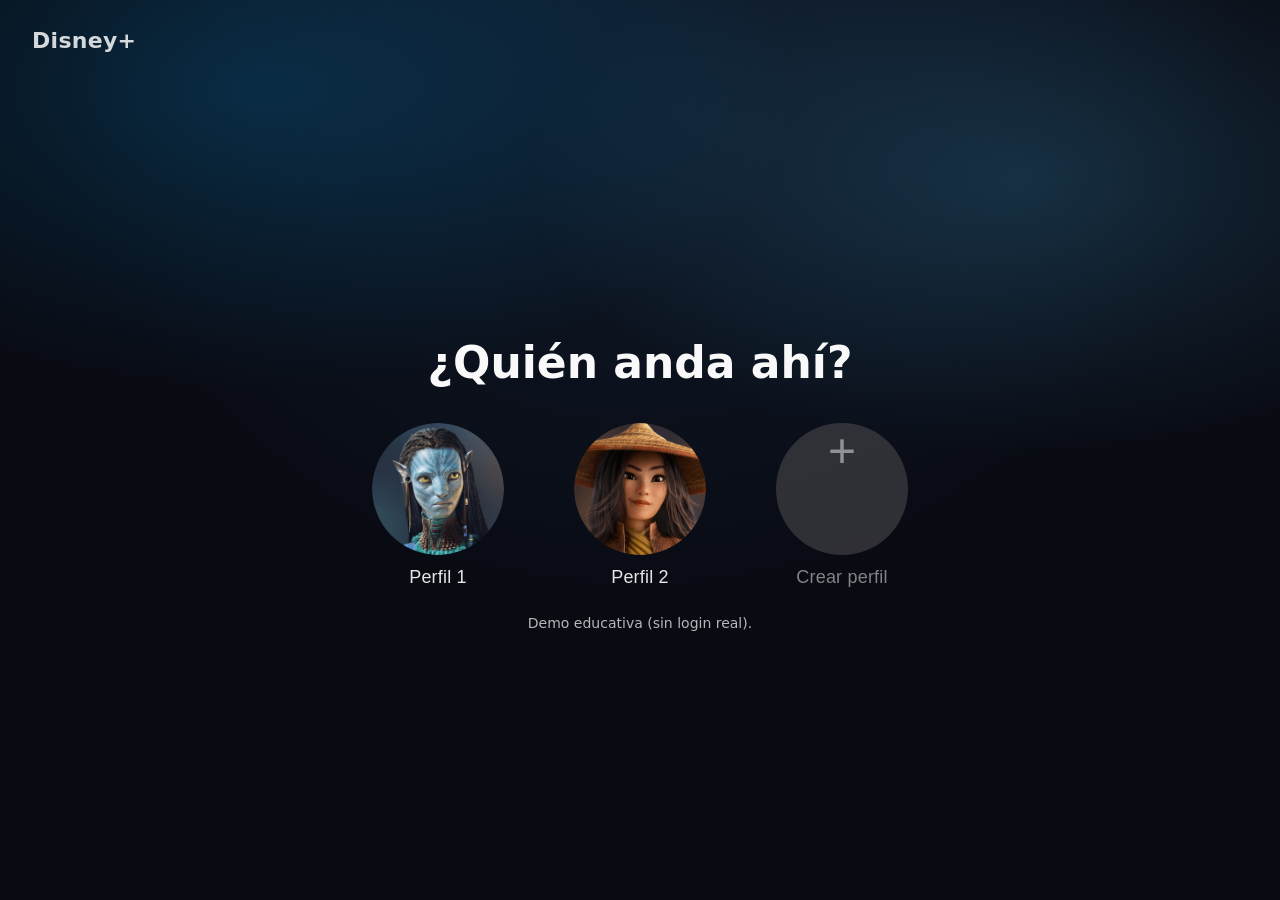
==== index.html @ 46c43b19 "Feat: Add initial HTML structure for profile selection page" ====
<!DOCTYPE html>
<html lang="es">
<head>
    <meta charset="UTF-8">
    <meta name="viewport" content="width=device-width, initial-scale=1.0">
    <title>Seleccionar perfil | Disney+ </title>
    <link rel="icon" href="./img/favicon.ico" type="image/x-icon">
    <link rel="stylesheet" href="./css/styles.css">
</head>
<body class="profiles-page">
    <header class="profiles-header">
        <div class="dplus-mark">
            <span class="dplus">Disney+</span>
        </div>
    </header>

    <main class="profiles-main">
        <h1 class="profiles-title">¿Quién anda ahí?</h1>
        <section class="profiles-grid">
            <button class="profiles-card" type="button">
                <img src="./img/profiles/profile11.png" alt="Perfil 1">
                <span>Perfil 1</span>
            </button>

            <button class="profiles-card" type="button">
                <img src="./img/profiles/profile22.png" alt="Perfil 2">
                <span>Perfil 2</span>
            </button>

            <button class="profiles-card add-profile" type="button">
                <div class="add-circle">+</div>
                <span>Crear perfil</span>
            </button>

        </section>
        <p class="profiles-hint">Demo educativa (sin login real).</p>
    </main>

</body>
</html>
---- css/styles.css ----
:root{
    --bg: #16161B;
    --panel: rgba(10,14,24,.72);
    --panelSolid: #0f1c2d;
    --text: #f9f9f9;
    --muted: rgba(249,249,249,.72);
    --accent: #00a8ff;
    --accent2: #4cc2ff;
    --shadow: 0 16px 50px rgba(0,0,0,.45);
    --radius: 14px;
}

*{ box-sizing: border-box; }
html, body{ height: 100%; }

body{
    margin: 0;
    background: var(--bg);
    color: var(--text);
    font-family: system-ui, -apple-system, Segoe UI, Roboto, Arial, sans-serif;
}

/* ===== Profiles ===== */
.profiles-page{
    min-height: 100vh; /* 100% de la altura de la ventana */
    background: 
        radial-gradient(900px 500px at 20% 10%, rgba(0, 168, 255, .18), transparent 60%),
        radial-gradient(900px 500px at 80% 20%, rgba(76, 194, 255, .18), transparent 55%),
        radial-gradient(circle at top, #0f1c2d, #090b13 55%);
    display: flex;
    flex-direction: column;
}

.profiles-header{
    padding: 28px 32px;
}

.dplus-mark{
    font-weight: 700;
    letter-spacing: .3px;
    font-size: 22px;
}

.dplus{
    opacity: .85;
}

.profiles-main{
    flex: 1; /* Ocupa el espacio restante */
    display: flex;
    flex-direction: column;
    align-items: center;
    justify-content: center;
    padding: 24px;
}

.profiles-title{
    font-size: clamp(26px, 4vw, 44px); /* Ajusta el tamaño de la fuente entre 26px y 44px según el ancho de la pantalla */
    margin: 0 0 34px;
    font-weight: 700;
}

.profiles-grid{
    display: flex;
    gap: 34px;
    flex-wrap: wrap;
    justify-content: center;
}

.profiles-card{
    width: 168px;
    background: transparent;
    border: 0;
    color: var(--text);
    cursor: pointer;
    display: flex;
    flex-direction: column;
    align-items: center;
    gap: 12px;
    transition: transform .22s ease;
}

.profiles-card img{
    width: 132px;
    height: 132px;
    object-fit: cover;
    border-radius: 999px;
    transition: transform .3s ease, box-shadow .3s ease, border-color .3s ease;
}

.profiles-card span{
    opacity: .92;
    letter-spacing: .2px;
    font-size: 18px;
}

.profiles-card:hover{
    transform: translateY(-3px);
}

.profiles-card:hover img{
    transform: scale(1.05);
    border: 3px solid rgb(255, 255, 255);
}

.add-profile{
    cursor: not-allowed;
    opacity: .55;
}

.add-circle{
    width: 132px;
    height: 132px;
    border-radius: 999px;
    font-size: 48px;
    background: #4E4E51;
    place-items: center;
    color: rgb(255, 255, 255);
}

.profiles-hint{
    margin-top: 26px;
    color: var(--muted);
    font-size: 14px;
}
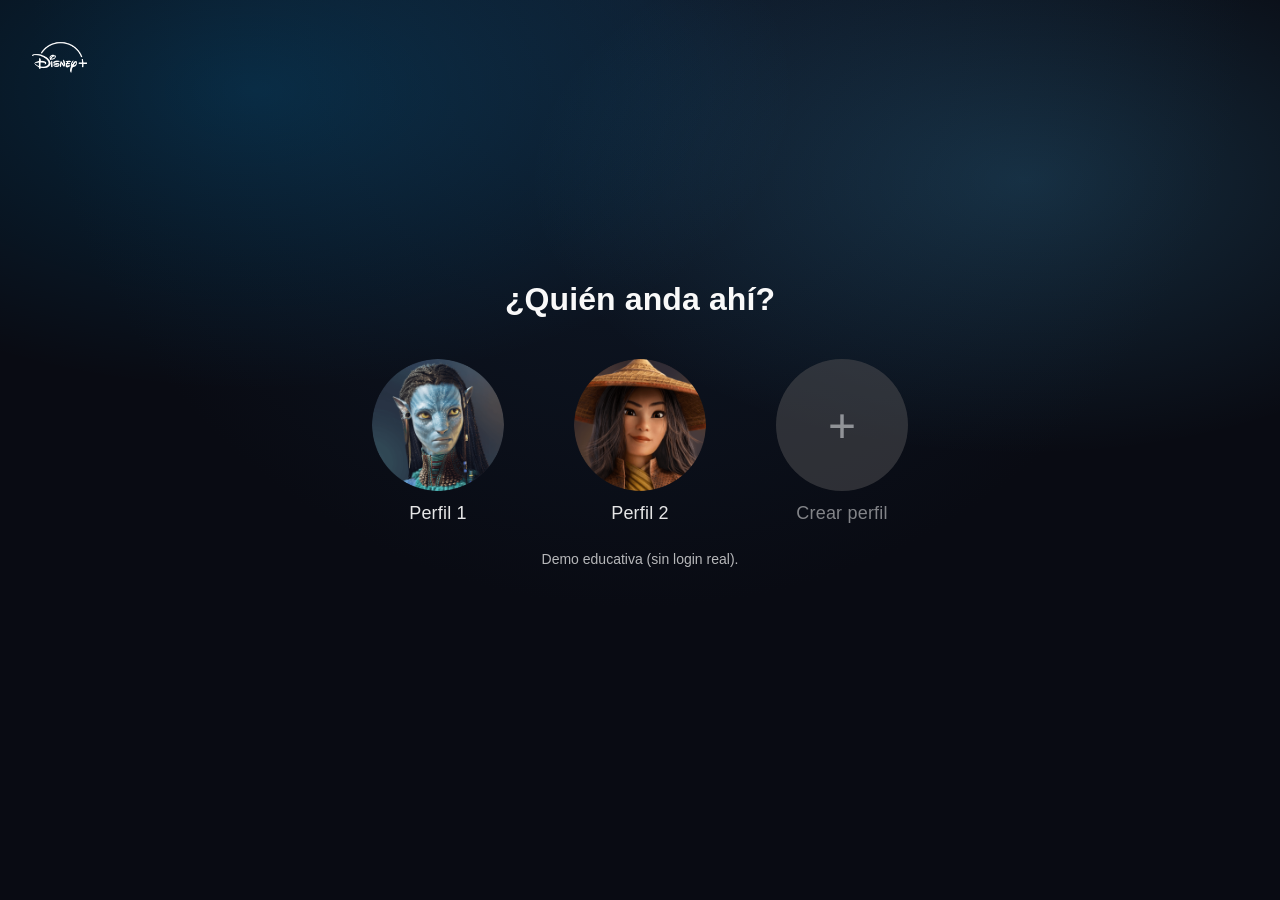
==== commit 50759a39: "Feat: Se agrega home.html y se modifico los styles de add-circle" ====
--- a/index.html
+++ b/index.html
@@ -4,13 +4,13 @@
     <meta charset="UTF-8">
     <meta name="viewport" content="width=device-width, initial-scale=1.0">
     <title>Seleccionar perfil | Disney+ </title>
-    <link rel="icon" href="./img/favicon.ico" type="image/x-icon">
+    <link rel="icon" href="./img/disney.ico" type="image/x-icon">
     <link rel="stylesheet" href="./css/styles.css">
 </head>
 <body class="profiles-page">
     <header class="profiles-header">
         <div class="dplus-mark">
-            <span class="dplus">Disney+</span>
+            <div class="logo" role="img"></div>
         </div>
     </header>
 
@@ -27,7 +27,7 @@
                 <span>Perfil 2</span>
             </button>
 
-            <button class="profiles-card add-profile" type="button">
+            <button class="profiles-card add-profile" type="button" disabled>
                 <div class="add-circle">+</div>
                 <span>Crear perfil</span>
             </button>
--- a/css/styles.css
+++ b/css/styles.css
@@ -17,7 +17,7 @@
     margin: 0;
     background: var(--bg);
     color: var(--text);
-    font-family: system-ui, -apple-system, Segoe UI, Roboto, Arial, sans-serif;
+    font-family: Inspire-Bold, sans-serif;
 }
 
 /* ===== Profiles ===== */
@@ -35,14 +35,16 @@
     padding: 28px 32px;
 }
 
-.dplus-mark{
-    font-weight: 700;
-    letter-spacing: .3px;
-    font-size: 22px;
-}
 
-.dplus{
-    opacity: .85;
+.logo {
+    background-color: transparent;
+    background-image: url("../img/logos/logo.png");
+    background-repeat: no-repeat;
+    background-size: contain;
+    height: auto;
+    min-height: 55px;
+    min-width: 86px;
+    width: auto;
 }
 
 .profiles-main{
@@ -52,12 +54,14 @@
     align-items: center;
     justify-content: center;
     padding: 24px;
+    margin-top: -150px;
 }
 
 .profiles-title{
-    font-size: clamp(26px, 4vw, 44px); /* Ajusta el tamaño de la fuente entre 26px y 44px según el ancho de la pantalla */
-    margin: 0 0 34px;
-    font-weight: 700;
+    margin: 0 0 40px;
+    font-size: 32px;
+    letter-spacing: .11px;
+    line-height: 1.2;
 }
 
 .profiles-grid{
@@ -109,12 +113,12 @@
 }
 
 .add-circle{
-    width: 132px;
-    height: 132px;
+    width: 132px; height: 132px;
+    display: grid;
+    place-items: center;
     border-radius: 999px;
     font-size: 48px;
     background: #4E4E51;
-    place-items: center;
     color: rgb(255, 255, 255);
 }
 
@@ -122,4 +126,10 @@
     margin-top: 26px;
     color: var(--muted);
     font-size: 14px;
+}
+
+@media (max-width: 480px){
+    .profiles-main{
+        margin-top: 0px;
+    }
 }
